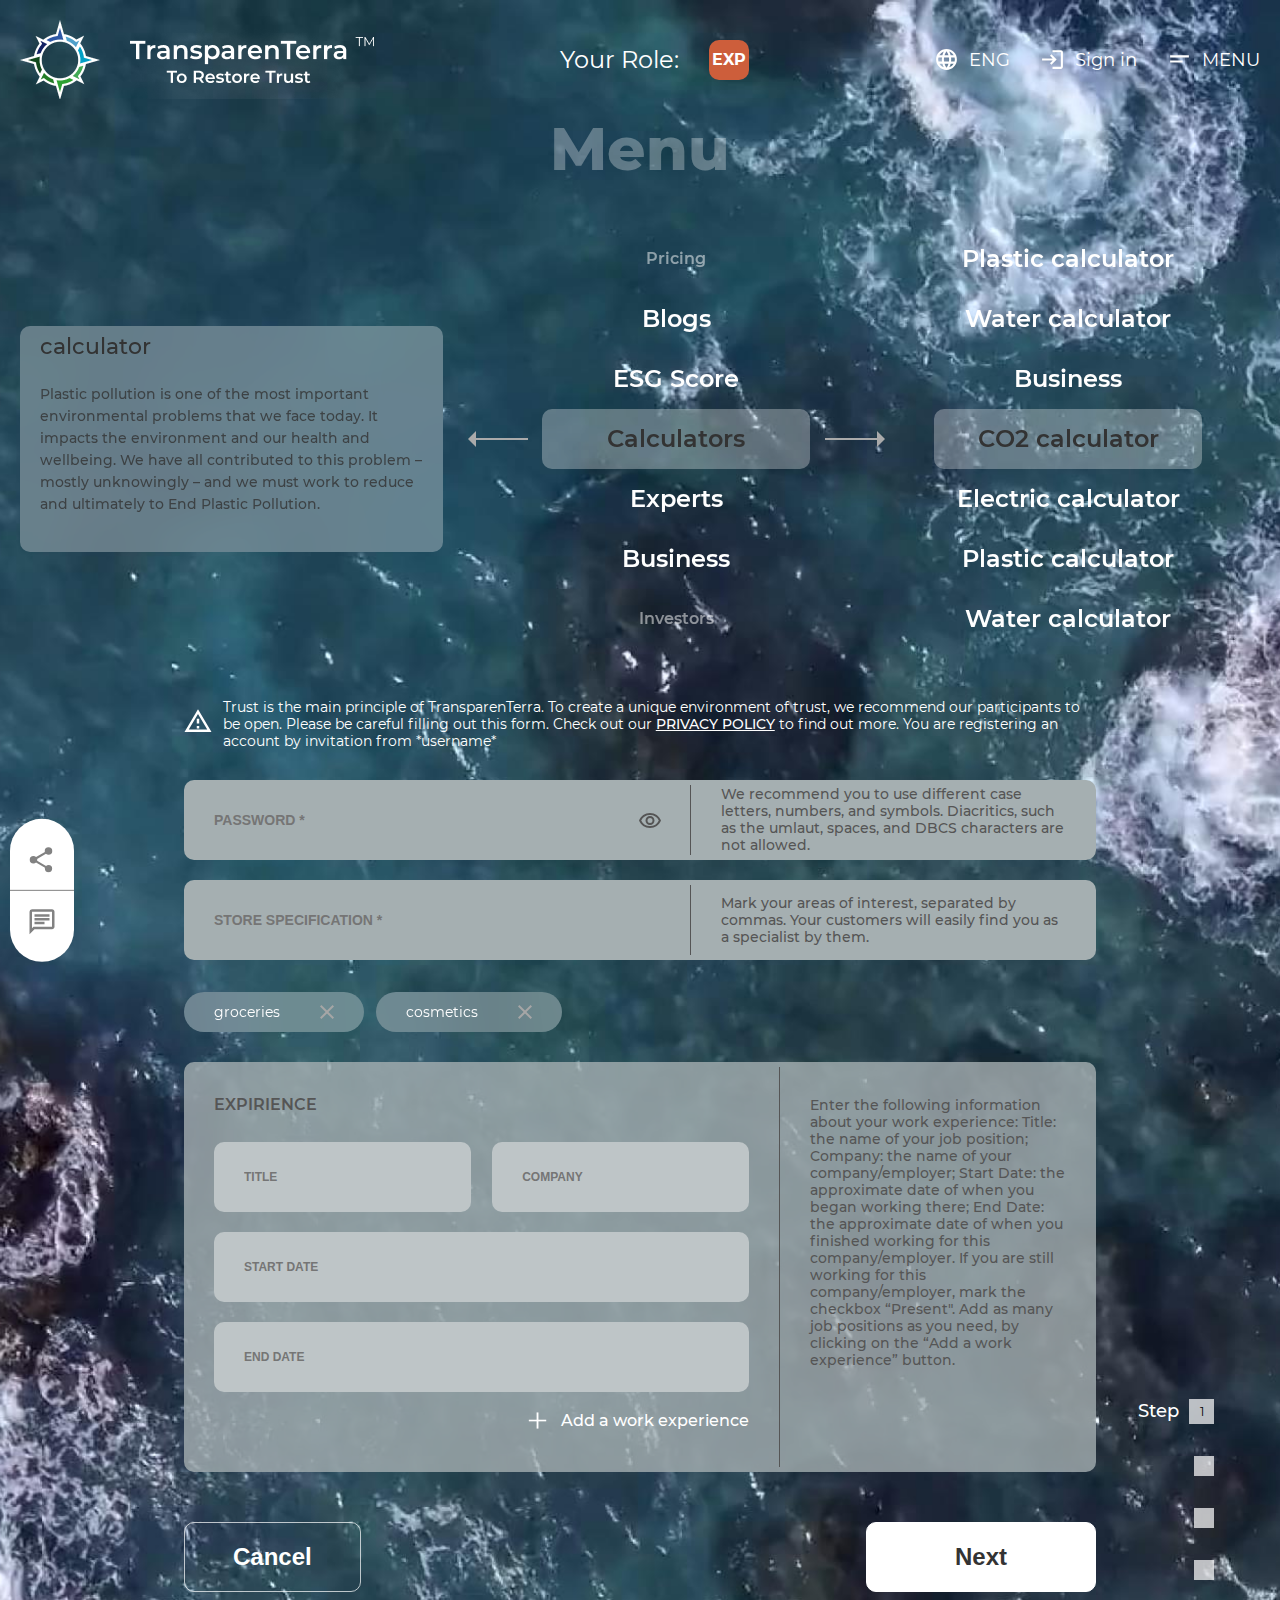
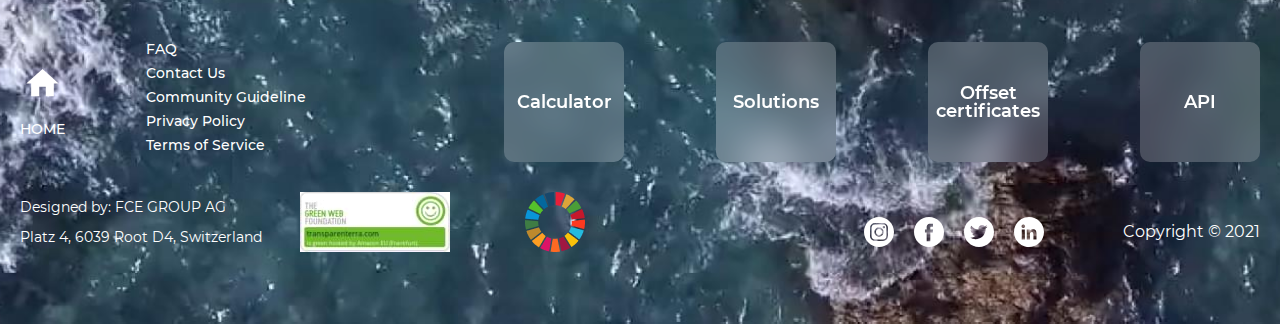
==== TerraCraft/index.html @ f318dbdb "Add files via upload" ====
<!DOCTYPE html>

<html dir="ltr">
<head>
  <title>TerraCraft</title>
  <meta charset="utf-8">
  <meta name="format-detection" content="telephone=no">
  <meta name="viewport" content="width=device-width, initial-scale=1.0, maximum-scale=1.0, user-scalable=0">

  <link rel="stylesheet" type="text/css" href="css/style.min.css">

  <!-- <link rel="stylesheet" type="text/css" href="css/animate.min.css"> -->
</head>

<body>
  <div class="wrapper">
    <header class="header">
    	<div class="_container">
    		<div class="header__row">
    			<div class="header__logo">
    				<picture>
    					<source srcset="img/logo-small.png" media="(max-width:768px)">
    					<img src=" img/logo.png" alt="logo">
    				</picture>
    			</div>
    			<div class="header__role">
    				Your Role:
    				<div class="select-header">
    					<div class="select-header__title">a</div>
    					<ul class="select-header__menu">
    						<li class="select-header__option"><span>EXP</span>Expert</li>
    						<li class="select-header__option"><span>INV</span>Investor</li>
    						<li class="select-header__option"><span>BSN</span>Business</li>
    						<li class="select-header__option"><span>USR</span>User</li>
    					</ul>
    				</div>
    			</div>
    			<div class="header__buttons">
    				<img src="img/icons/net.svg" alt="net">
    				<span>ENG</span>
    				<img src="img/icons/logIn.svg" alt="logIn">
    				<span>Sign in</span>
    				<img src="img/icons/menu.svg" alt="menu">
    				<span>MENU</span>
    			</div>
    		</div>
    	</div>
    </header>

    <main class="content">
      <h1 class="pagename">Menu</h1>
      <section class="calculator">
        <div class="_container">
          <div class="calculator__row">
            <div class="calculator__blocks">
              <div id="bloks-slider">
                <div class="splide__track">
                  <ul class="splide__list">
                    <div class="calculator__info info-calculator splide__slide">
                      <div class="info-calculator__block sub-block">
                        <span data-close>X</span>
                        <div class="info-calculator__subtitle">
                          calculator
                        </div>
                      </div>
                      <div class="info-calculator__text">
                        Plastic pollution is one of the most important environmental problems that we face today. It
                        impacts
                        the
                        environment and our health and wellbeing. We have all contributed to this problem – mostly
                        unknowingly
                        –
                        and
                        we must work to reduce and ultimately to End Plastic Pollution.
                      </div>
                    </div>
                    <div class="calculator__info info-calculator splide__slide">
                      <div class="info-calculator__block sub-block">
                        <span data-close>X</span>
                        <div class="info-calculator__subtitle">
                          experts
                        </div>
                      </div>
                      <div class="info-calculator__text">
                        Plastic pollution is one of the most important environmental problems that we face today. It
                        impacts
                        the
                        environment and our health and wellbeing. We have all contributed to this problem – mostly
                        unknowingly
                        –
                        and
                        we must work to reduce and ultimately to End Plastic Pollution.
                      </div>
                    </div>
                    <div class="calculator__info info-calculator splide__slide">
                      <div class="info-calculator__block sub-block">
                        <span data-close>X</span>
                        <div class="info-calculator__subtitle">
                          business
                        </div>
                      </div>
                      <div class="info-calculator__text">
                        Plastic pollution is one of the most important environmental problems that we face today. It
                        impacts
                        the
                        environment and our health and wellbeing. We have all contributed to this problem – mostly
                        unknowingly
                        –
                        and
                        we must work to reduce and ultimately to End Plastic Pollution.
                      </div>
                    </div>
                    <div class="calculator__info info-calculator splide__slide">
                      <div class="info-calculator__block sub-block">
                        <span data-close>X</span>
                        <div class="info-calculator__subtitle">
                          investors
                        </div>
                      </div>
                      <div class="info-calculator__text">
                        Plastic pollution is one of the most important environmental problems that we face today. It
                        impacts
                        the
                        environment and our health and wellbeing. We have all contributed to this problem – mostly
                        unknowingly
                        –
                        and
                        we must work to reduce and ultimately to End Plastic Pollution.
                      </div>
                    </div>
                    <div class="calculator__info info-calculator splide__slide">
                      <div class="info-calculator__block sub-block">
                        <span data-close>X</span>
                        <div class="info-calculator__subtitle">
                          pricing
                        </div>
                      </div>
                      <div class="info-calculator__text">
                        Plastic pollution is one of the most important environmental problems that we face today. It
                        impacts
                        the
                        environment and our health and wellbeing. We have all contributed to this problem – mostly
                        unknowingly
                        –
                        and
                        we must work to reduce and ultimately to End Plastic Pollution.
                      </div>
                    </div>
                    <div class="calculator__info info-calculator splide__slide">
                      <div class="info-calculator__block sub-block">
                        <span data-close>X</span>
                        <div class="info-calculator__subtitle">
                          blogs
                        </div>
                      </div>
                      <div class="info-calculator__text">
                        Plastic pollution is one of the most important environmental problems that we face today. It
                        impacts
                        the
                        environment and our health and wellbeing. We have all contributed to this problem – mostly
                        unknowingly
                        –
                        and
                        we must work to reduce and ultimately to End Plastic Pollution.
                      </div>
                    </div>
                    <div class="calculator__info info-calculator splide__slide">
                      <div class="info-calculator__block sub-block">
                        <span data-close>X</span>
                        <div class="info-calculator__subtitle">
                          ESG score
                        </div>
                      </div>
                      <div class="info-calculator__text">
                        Plastic pollution is one of the most important environmental problems that we face today. It
                        impacts
                        the
                        environment and our health and wellbeing. We have all contributed to this problem – mostly
                        unknowingly
                        –
                        and
                        we must work to reduce and ultimately to End Plastic Pollution.
                      </div>
                    </div>
                  </ul>
                </div>
              </div>
            </div>


            <div class="calculator__type">
              <div class="splide">
                <div class="splide__track">
                  <ul class="splide__list">
                    <li class="splide__slide"><span data-i="1">Calculators</span><img data-question
                        src="img/icons/help.svg" alt="question"></li>

                    <li class="splide__slide"><span data-i="2">Experts</span><img data-question src="img/icons/help.svg"
                        alt="question"></li>

                    <li class="splide__slide"><span data-i="3">Business</span><img data-question
                        src="img/icons/help.svg" alt="question"></li>

                    <li class="splide__slide"><span data-i="4">Investors</span><img data-question
                        src="img/icons/help.svg" alt="question"></li>

                    <li class="splide__slide"><span data-i="5">Pricing</span><img data-question src="img/icons/help.svg"
                        alt="question"></li>

                    <li class="splide__slide"><span data-i="6">Blogs</span><img data-question src="img/icons/help.svg"
                        alt="question"></li>

                    <li class="splide__slide"><span data-i="7">ESG Score</span><img data-question
                        src="img/icons/help.svg" alt="question"></li>
                  </ul>
                </div>
              </div>

            </div>

            <div class="calculator__addon">
              <div data-i='1'>
                <div class="splide__track">
                  <ul class="splide__list">
                    <li class="splide__slide"><span>CO2 calculator</span></li>
                    <li class="splide__slide"><span>Electric calculator</span></li>
                    <li class="splide__slide"><span>Plastic calculator</span></li>
                    <li class="splide__slide"><span>Water calculator</span></li>
                    <li class="splide__slide"><span>Business</span></li>
                  </ul>
                </div>
              </div>
              <div data-i='2'>
                <div class="splide__track">
                  <ul class="splide__list">
                    <li class="splide__slide"><span>pricing</span></li>
                    <li class="splide__slide"><span>pricing</span></li>
                    <li class="splide__slide"><span>pricing</span></li>
                    <li class="splide__slide"><span>pricing</span></li>
                    <li class="splide__slide"><span>pricing</span></li>
                  </ul>
                </div>
              </div>
              <div data-i='3'>
                <div class="splide__track">
                  <ul class="splide__list">
                    <li class="splide__slide"><span>sdsd</span></li>
                    <li class="splide__slide"><span>sdsdsd</span></li>
                    <li class="splide__slide"><span>sdsdsd</span></li>
                    <li class="splide__slide"><span>pricing</span></li>
                    <li class="splide__slide"><span>pricing</span></li>
                  </ul>
                </div>
              </div>
            </div>
          </div>

        </div>
      </section>

      <section class="form">
        <div class="form__warning">
          <div class="form__img">
            <img src="img/icons/varning.svg" alt="varning">
          </div>
          <div class="form__warning-text">
            Trust is the main principle of TransparenTerra. To create a unique environment of trust, we recommend our
            participants to be open. Please be careful filling out this form. Check out our <a class="link"
              href="#">privacy policy</a>
            to find out more. You are registering an account by invitation from *username*
          </div>
        </div>

        <form action="#" class="main-form">

          <div class="main-form__input">
            <div class="main-form__input-eyed">
              <div class="withError">
                <input data-input='pass' data-eyed type="password" placeholder="PASSWORD *">
              </div>
              <img class="eye" src="img/icons/eye.svg" alt="eye">
              <img class="eye close-eye" src="img/icons/closed-eye.svg" alt="eyeclosed" hidden>
            </div>

            <div class="main-form__input-text">
              We recommend you to use different case letters, numbers, and symbols. Diacritics, such as the umlaut,
              spaces, and DBCS characters are not allowed.
            </div>
          </div>

          <div class="main-form__input">
            <div class="withError"><input type="text" placeholder="Store Specification *" data-input='tags'></div>

            <div class="main-form__input-text">
              Mark your areas of interest, separated by commas. Your customers will easily find you as a specialist by
              them.
            </div>
          </div>

          <div class="main-form__tags">
            <div class="tag"><span>groceries</span><img src="img/icons/close.svg" alt="close"></div>
            <div class="tag"><span>cosmetics</span><img src="img/icons/close.svg" alt="close"></div>
          </div>

          <div class="main-form__expirience expience-block">
            <div class="expience-block__row">
              <div class="expience-block__form">
                <div class="expience-block__title">
                  Expirience
                </div>

                <div class="expience-block__input-row">
                  <div class="main-form__input expience-block__input">
                    <div class="withError"><input type="text" placeholder="TITLE" data-input="title"></div>
                  </div>
                  <div class="main-form__input expience-block__input">
                    <div class="withError"><input type="text" placeholder="COMPANY" data-input="company"></div>
                  </div>
                </div>


                <div class="main-form__input expience-block__input expience-block__input_date">
                  <div class="withError"><input type="text" placeholder="START DATE"></div>
                </div>

                <div class="main-form__input expience-block__input expience-block__input_date">
                  <div class="withError"><input type="text" placeholder="END DATE"></div>

                </div>

                <a class="expience-block__add">
                  <img src="img/icons/add.png" alt="plus"> Add a work experience
                </a>
              </div>

              <div class="expience-block__additional">
                Enter the following information about your work experience: Title: the name of your job position;
                Company: the name of your company/employer; Start Date: the approximate date of when you began working
                there; End Date: the approximate date of when you finished working for this company/employer. If you are
                still working for this company/employer, mark the checkbox “Present". Add as many job positions as you
                need, by clicking on the “Add a work experience” button.
              </div>

            </div>
          </div>

          <div class="main-form__buttons buttons-main-form">
            <div class="buttons-main-form__row">
              <button class="buttons-main-form__button">Cancel</button>
              <button class="buttons-main-form__button" type="submit">Next</button>
            </div>

            <div class="buttons-main-form__steps steps">
              <div class="steps__block active">
                <span>Step</span>
                <div class="steps__step">
                  1
                </div>
              </div>

              <div class="steps__block">
                <span>Step</span>
                <div class="steps__step">
                  2
                </div>
              </div>


              <div class="steps__block">
                <span>Step</span>
                <div class="steps__step">
                  3
                </div>
              </div>

              <div class="steps__block">
                <span>Step</span>
                <div class="steps__step">
                  4
                </div>
              </div>

            </div>
          </div>
        </form>
      </section>


    </main>

    <footer class="footer">
    	<div class="_container footer__container">
    		<div class="footer__row">

    			<div class="footer__column footer__column_1">
    				<div class="footer__home">
    					<img src="img/icons/home.svg" alt="house">
    					HOME
    				</div>

    				<ul class="footer__list">
    					<li><a href="">FAQ</a></li>
    					<li><a href="">Contact Us</a></li>
    					<li><a href="">Community Guideline</a></li>
    					<li><a href="">Privacy Policy</a></li>
    					<li><a href="">Terms of Service</a></li>
    				</ul>

    				<div class="footer__answers">
    					<span>Calculator</span>
    					<span>Solutions</span>
    					<span>Offset certificates</span>
    					<span>API</span>
    				</div>

    			</div>

    			<div class="footer__column footer__column_2">
    				<div class="footer__about about-footer">
    					<div class="about-footer__title">
    						Designed by: FCE GROUP AG <br>
    						Platz 4, 6039 Root D4, Switzerland
    					</div>
    					<div class="about-footer__row">
    						<img src="img/smile.jpg" alt="greenweb">
    						<img src="img/palitre.png" alt="palitre">
    					</div>
    				</div>

    				<div class="footer__links footer-links">
    					<a href="#">Copyright © 2021</a>
    					<div class="footer-links__social">
    						<img src="img/social/inst.svg" alt="instagramm">
    						<img src="img/social/facebook.svg" alt="facebook">
    						<img src="img/social/twitter.svg" alt="twitter">
    						<img src="img/social/in.svg" alt="in">
    					</div>
    				</div>
    			</div>
    		</div>
    	</div>
    </footer>
    <div class="help">
      <div class="help__row">
        <div class="help__img">
          <img src="img/icons/social.svg" alt="message">
        </div>
        <div class="help__img">
          <img src="img/icons/message.svg" alt="message">
        </div>
      </div>
    </div>
  </div>

  <script src='js/jquery-3.5.1.js'></script>
  <script src='js/splide.min.js'></script>

  <script src="js/script.min.js"></script>

</body>

</html>
---- TerraCraft/css/style.min.css ----
@charset "UTF-8";

@font-face {
  font-family: "Montserrat";
  font-display: swap;
  src: url("../fonts/Montserrat-Black.woff") format("woff"), url("../fonts/Montserrat-Black.woff2") format("woff2");
  font-weight: 900;
  font-style: normal;
}

@font-face {
  font-family: "Montserrat";
  font-display: swap;
  src: url("../fonts/Montserrat-ExtraBold.woff") format("woff"), url("../fonts/Montserrat-ExtraBold.woff2") format("woff2");
  font-weight: 800;
  font-style: normal;
}

@font-face {
  font-family: "Montserrat";
  font-display: swap;
  src: url("../fonts/Montserrat-Bold.woff") format("woff"), url("../fonts/Montserrat-Bold.woff2") format("woff2");
  font-weight: 700;
  font-style: normal;
}

@font-face {
  font-family: "Montserrat";
  font-display: swap;
  src: url("../fonts/Montserrat-SemiBold.woff") format("woff"), url("../fonts/Montserrat-SemiBold.woff2") format("woff2");
  font-weight: 600;
  font-style: normal;
}

@font-face {
  font-family: "Montserrat";
  font-display: swap;
  src: url("../fonts/Montserrat-Medium.woff") format("woff"), url("../fonts/Montserrat-Medium.woff2") format("woff2");
  font-weight: 500;
  font-style: normal;
}

@font-face {
  font-family: "Montserrat";
  font-display: swap;
  src: url("../fonts/Montserrat-Regular.woff") format("woff"), url("../fonts/Montserrat-Regular.woff2") format("woff2");
  font-weight: 400;
  font-style: normal;
}

@font-face {
  font-family: "Montserrat";
  font-display: swap;
  src: url("../fonts/Montserrat-Light.woff") format("woff"), url("../fonts/Montserrat-Light.woff2") format("woff2");
  font-weight: 300;
  font-style: normal;
}

@font-face {
  font-family: "Montserrat";
  font-display: swap;
  src: url("../fonts/Montserrat-ExtraLight.woff") format("woff"), url("../fonts/Montserrat-ExtraLight.woff2") format("woff2");
  font-weight: 200;
  font-style: normal;
}

@font-face {
  font-family: "Montserrat";
  font-display: swap;
  src: url("../fonts/Montserrat-Thin.woff") format("woff"), url("../fonts/Montserrat-Thin.woff2") format("woff2");
  font-weight: 100;
  font-style: normal;
}

@font-face {
  font-family: 'icons';
  src: url("fonts/icons.woff") format("woff"), url("fonts/icons.woff2") format("woff2");
  font-weight: normal;
  font-style: normal;
  font-display: block;
}

[class^="_icon-"]:before,
[class*=" _icon-"]:before {
  font-family: 'icons';
  font-style: normal;
  font-weight: normal;
  font-variant: normal;
  text-transform: none;
  line-height: 1;
  -webkit-font-smoothing: antialiased;
  -moz-osx-font-smoothing: grayscale;
}

[class^="_icon-"]:before,
[class*=" _icon-"]:before {
  display: block;
}

._icon-phone:before {
  content: "\e900";
}

/*Обнуление*/

* {
  padding: 0px;
  margin: 0px;
  border: 0px;
}

*,
*:before,
*:after {
  -webkit-box-sizing: border-box;
  box-sizing: border-box;
}

:focus,
:active {
  outline: none;
}

a:focus,
a:active {
  outline: none;
}

nav,
footer,
header,
aside {
  display: block;
}

html,
body {
  font-family: "Montserrat", sans-serif;
  height: 100%;
}

body {
  line-height: 1;
  font-size: 14px;
  -ms-text-size-adjust: 100%;
  -moz-text-size-adjust: 100%;
  -webkit-text-size-adjust: 100%;
}

input::-ms-clear {
  display: none;
}

button {
  cursor: pointer;
}

button::-moz-focus-inner {
  padding: 0;
  border: 0;
}

a,
a:visited {
  text-decoration: none;
}

a:hover {
  text-decoration: none;
}

ul li {
  list-style: none;
}

img {
  vertical-align: top;
}

h1,
h2,
h3,
h4,
h5,
h6 {
  font-size: inherit;
  font-weight: inherit;
}

/*--------------------*/

body.lock {
  overflow: hidden;
}

.wrapper {
  position: relative;
  min-height: 100%;
  overflow: hidden;
  display: -webkit-box;
  display: -ms-flexbox;
  display: flex;
  -webkit-box-orient: vertical;
  -webkit-box-direction: normal;
      -ms-flex-direction: column;
          flex-direction: column;
  font-size: 14px;
  background-repeat: no-repeat;
  background-position: top;
  background-size: cover;
  background-image: url("../img/main-bg.jpg");
}

.webp .wrapper {
  background-image: url("../img/main-bg.webp");
}

.avif .wrapper {
  background-image: url("../img/main-bg.avif");
}

._container {
  max-width: 1860px;
  margin: 0 auto;
  padding: 0 50px;
}

.ibg {
  background-position: center;
  background-size: cover;
  background-repeat: no-repeat;
}

.ibg img {
  display: none;
}

.pagename {
  text-align: center;
  font-weight: 800;
  font-size: 70px;
  color: rgba(255, 255, 255, 0.3);
  margin-bottom: 50px;
}

.splide__container {
  -webkit-box-sizing: border-box;
          box-sizing: border-box;
  position: relative;
}

.splide__list {
  -webkit-backface-visibility: hidden;
  backface-visibility: hidden;
  display: -ms-flexbox;
  display: -webkit-box;
  display: flex;
  height: 100%;
  margin: 0 !important;
  padding: 0 !important;
  -webkit-transform-style: preserve-3d;
          transform-style: preserve-3d;
}

.splide.is-initialized:not(.is-active) .splide__list {
  display: block;
}

.splide__pagination {
  -ms-flex-align: center;
  -webkit-box-align: center;
          align-items: center;
  display: -ms-flexbox;
  display: -webkit-box;
  display: flex;
  -ms-flex-wrap: wrap;
  flex-wrap: wrap;
  -ms-flex-pack: center;
  -webkit-box-pack: center;
          justify-content: center;
  margin: 0;
  pointer-events: none;
}

.splide__pagination li {
  display: inline-block;
  line-height: 1;
  list-style-type: none;
  margin: 0;
  pointer-events: auto;
}

.splide__progress__bar {
  width: 0;
}

.splide {
  outline: none;
  position: relative;
  visibility: hidden;
}

.splide.is-initialized,
.splide.is-rendered {
  visibility: visible;
}

.splide__slide {
  -webkit-backface-visibility: hidden;
  backface-visibility: hidden;
  -webkit-box-sizing: border-box;
          box-sizing: border-box;
  -ms-flex-negative: 0;
  flex-shrink: 0;
  list-style-type: none !important;
  margin: 0;
  outline: none;
  position: relative;
}

.splide__slide img {
  vertical-align: bottom;
}

.splide__slider {
  position: relative;
}

.splide__spinner {
  -webkit-animation: splide-loading 1s linear infinite;
          animation: splide-loading 1s linear infinite;
  border: 2px solid #999;
  border-left-color: transparent;
  border-radius: 50%;
  bottom: 0;
  display: inline-block;
  height: 20px;
  left: 0;
  margin: auto;
  position: absolute;
  right: 0;
  top: 0;
  width: 20px;
}

.splide__track {
  overflow: hidden;
  position: relative;
  z-index: 0;
}

@-webkit-keyframes splide-loading {
  0% {
    -webkit-transform: rotate(0);
            transform: rotate(0);
  }

  to {
    -webkit-transform: rotate(1turn);
            transform: rotate(1turn);
  }
}

@keyframes splide-loading {
  0% {
    -webkit-transform: rotate(0);
            transform: rotate(0);
  }

  to {
    -webkit-transform: rotate(1turn);
            transform: rotate(1turn);
  }
}

.splide--draggable > .splide__slider > .splide__track,
.splide--draggable > .splide__track {
  -webkit-user-select: none;
  -ms-user-select: none;
  -moz-user-select: none;
       user-select: none;
}

.splide--fade > .splide__slider > .splide__track > .splide__list,
.splide--fade > .splide__track > .splide__list {
  display: block;
}

.splide--fade > .splide__slider > .splide__track > .splide__list > .splide__slide,
.splide--fade > .splide__track > .splide__list > .splide__slide {
  left: 0;
  opacity: 0;
  position: absolute;
  top: 0;
  z-index: 0;
}

.splide--fade > .splide__slider > .splide__track > .splide__list > .splide__slide.is-active,
.splide--fade > .splide__track > .splide__list > .splide__slide.is-active {
  opacity: 1;
  position: relative;
  z-index: 1;
}

.splide--rtl {
  direction: rtl;
}

.splide--ttb.is-active > .splide__slider > .splide__track > .splide__list,
.splide--ttb.is-active > .splide__track > .splide__list {
  display: block;
}

.splide__arrow {
  -ms-flex-align: center;
  -webkit-box-align: center;
          align-items: center;
  background: #ccc;
  border: 0;
  border-radius: 50%;
  cursor: pointer;
  display: -ms-flexbox;
  display: -webkit-box;
  display: flex;
  height: 2em;
  -ms-flex-pack: center;
  -webkit-box-pack: center;
          justify-content: center;
  opacity: 0.7;
  padding: 0;
  position: absolute;
  top: 50%;
  -webkit-transform: translateY(-50%);
      -ms-transform: translateY(-50%);
          transform: translateY(-50%);
  width: 2em;
  z-index: 1;
}

.splide__arrow svg {
  fill: #000;
  height: 1.2em;
  width: 1.2em;
}

.splide__arrow:hover {
  opacity: 0.9;
}

.splide__arrow:focus {
  outline: none;
}

.splide__arrow--prev {
  left: 1em;
}

.splide__arrow--prev svg {
  -webkit-transform: scaleX(-1);
      -ms-transform: scaleX(-1);
          transform: scaleX(-1);
}

.splide__arrow--next {
  right: 1em;
}

.splide__pagination {
  bottom: 0.5em;
  left: 0;
  padding: 0 1em;
  position: absolute;
  right: 0;
  z-index: 1;
}

.splide__pagination__page {
  background: #ccc;
  border: 0;
  border-radius: 50%;
  display: inline-block;
  height: 8px;
  margin: 3px;
  opacity: 0.7;
  padding: 0;
  -webkit-transition: -webkit-transform 0.2s linear;
  transition: -webkit-transform 0.2s linear;
  -o-transition: transform 0.2s linear;
  transition: transform 0.2s linear;
  transition: transform 0.2s linear, -webkit-transform 0.2s linear;
  width: 8px;
}

.splide__pagination__page.is-active {
  background: #fff;
  -webkit-transform: scale(1.4);
      -ms-transform: scale(1.4);
          transform: scale(1.4);
}

.splide__pagination__page:hover {
  cursor: pointer;
  opacity: 0.9;
}

.splide__pagination__page:focus {
  outline: none;
}

.splide__progress__bar {
  background: #ccc;
  height: 3px;
}

.splide--nav > .splide__slider > .splide__track > .splide__list > .splide__slide,
.splide--nav > .splide__track > .splide__list > .splide__slide {
  cursor: pointer;
}

.splide--nav > .splide__slider > .splide__track > .splide__list > .splide__slide:focus,
.splide--nav > .splide__track > .splide__list > .splide__slide:focus {
  outline: none;
}

.splide--rtl > .splide__arrows .splide__arrow--prev,
.splide--rtl > .splide__slider > .splide__track > .splide__arrows .splide__arrow--prev,
.splide--rtl > .splide__track > .splide__arrows .splide__arrow--prev {
  left: auto;
  right: 1em;
}

.splide--rtl > .splide__arrows .splide__arrow--prev svg,
.splide--rtl > .splide__slider > .splide__track > .splide__arrows .splide__arrow--prev svg,
.splide--rtl > .splide__track > .splide__arrows .splide__arrow--prev svg {
  -webkit-transform: scaleX(1);
      -ms-transform: scaleX(1);
          transform: scaleX(1);
}

.splide--rtl > .splide__arrows .splide__arrow--next,
.splide--rtl > .splide__slider > .splide__track > .splide__arrows .splide__arrow--next,
.splide--rtl > .splide__track > .splide__arrows .splide__arrow--next {
  left: 1em;
  right: auto;
}

.splide--rtl > .splide__arrows .splide__arrow--next svg,
.splide--rtl > .splide__slider > .splide__track > .splide__arrows .splide__arrow--next svg,
.splide--rtl > .splide__track > .splide__arrows .splide__arrow--next svg {
  -webkit-transform: scaleX(-1);
      -ms-transform: scaleX(-1);
          transform: scaleX(-1);
}

.splide--ttb > .splide__arrows .splide__arrow,
.splide--ttb > .splide__slider > .splide__track > .splide__arrows .splide__arrow,
.splide--ttb > .splide__track > .splide__arrows .splide__arrow {
  left: 50%;
  -webkit-transform: translate(-50%);
      -ms-transform: translate(-50%);
          transform: translate(-50%);
}

.splide--ttb > .splide__arrows .splide__arrow--prev,
.splide--ttb > .splide__slider > .splide__track > .splide__arrows .splide__arrow--prev,
.splide--ttb > .splide__track > .splide__arrows .splide__arrow--prev {
  top: 1em;
}

.splide--ttb > .splide__arrows .splide__arrow--prev svg,
.splide--ttb > .splide__slider > .splide__track > .splide__arrows .splide__arrow--prev svg,
.splide--ttb > .splide__track > .splide__arrows .splide__arrow--prev svg {
  -webkit-transform: rotate(-90deg);
      -ms-transform: rotate(-90deg);
          transform: rotate(-90deg);
}

.splide--ttb > .splide__arrows .splide__arrow--next,
.splide--ttb > .splide__slider > .splide__track > .splide__arrows .splide__arrow--next,
.splide--ttb > .splide__track > .splide__arrows .splide__arrow--next {
  bottom: 1em;
  top: auto;
}

.splide--ttb > .splide__arrows .splide__arrow--next svg,
.splide--ttb > .splide__slider > .splide__track > .splide__arrows .splide__arrow--next svg,
.splide--ttb > .splide__track > .splide__arrows .splide__arrow--next svg {
  -webkit-transform: rotate(90deg);
      -ms-transform: rotate(90deg);
          transform: rotate(90deg);
}

.splide--ttb > .splide__pagination,
.splide--ttb > .splide__slider > .splide__pagination {
  bottom: 0;
  display: -ms-flexbox;
  display: -webkit-box;
  display: flex;
  -ms-flex-direction: column;
  -webkit-box-orient: vertical;
  -webkit-box-direction: normal;
          flex-direction: column;
  left: auto;
  padding: 1em 0;
  right: 0.5em;
  top: 0;
}

.icon-menu {
  display: none;
}

.icon-menu__item {
  display: none;
}

.header {
  padding: 50px 0;
}

.header__row {
  display: -webkit-box;
  display: -ms-flexbox;
  display: flex;
  -webkit-box-pack: justify;
      -ms-flex-pack: justify;
          justify-content: space-between;
  -webkit-box-align: center;
      -ms-flex-align: center;
          align-items: center;
}

.header__role {
  display: -webkit-box;
  display: -ms-flexbox;
  display: flex;
  -webkit-box-align: center;
      -ms-flex-align: center;
          align-items: center;
  color: #fff;
}

.header .select-header {
  position: relative;
}

.header .select-header__title {
  color: #fff;
  background: #cd5e3b;
  border-radius: 10px;
  display: -webkit-box;
  display: -ms-flexbox;
  display: flex;
  -webkit-box-align: center;
      -ms-flex-align: center;
          align-items: center;
  -webkit-box-pack: center;
      -ms-flex-pack: center;
          justify-content: center;
}

.header .select-header__menu {
  width: 280px;
  background: #4c4c4c;
  border-radius: 10px;
  position: absolute;
  bottom: -27px;
  right: 25px;
  -webkit-transform: translateY(100%) translateX(50%);
      -ms-transform: translateY(100%) translateX(50%);
          transform: translateY(100%) translateX(50%);
  z-index: 10;
  visibility: hidden;
  opacity: 0;
}

.header .select-header.active .select-header__menu {
  visibility: visible;
  opacity: 1;
}

.header .select-header__option {
  font-size: 18px;
  color: #fff;
}

.header .select-header__option span {
  border-radius: 10px;
  display: -webkit-inline-box;
  display: -ms-inline-flexbox;
  display: inline-flex;
  -webkit-box-align: center;
      -ms-flex-align: center;
          align-items: center;
  -webkit-box-pack: center;
      -ms-flex-pack: center;
          justify-content: center;
}

.header .select-header__option:hover {
  background-color: #3d3d3d;
}

.header .select-header__option:nth-child(1) span {
  background: #cd5e3b;
}

.header .select-header__option:nth-child(2) span {
  background: #3c7097;
}

.header .select-header__option:nth-child(3) span {
  background: #799429;
}

.header .select-header__option:nth-child(4) span {
  background: #c99e31;
}

.header__buttons {
  display: -webkit-box;
  display: -ms-flexbox;
  display: flex;
  -webkit-box-align: center;
      -ms-flex-align: center;
          align-items: center;
}

.header__buttons img {
  margin-right: 10px;
  -webkit-transition: all 0.2s;
  -o-transition: all 0.2s;
  transition: all 0.2s;
  width: 30px;
  height: 30px;
}

.header__buttons img:hover {
  -webkit-transform: scale(1.11);
      -ms-transform: scale(1.11);
          transform: scale(1.11);
}

.header__buttons span {
  font-family: "Montserrat";
  font-size: 18px;
  color: #fff;
}

.header__buttons span:not(:last-child) {
  margin-right: 30px;
}

.footer__home {
  text-transform: uppercase;
  color: #fff;
}

.footer__home img {
  display: block;
  margin: 0 auto;
}

.footer__list a {
  white-space: nowrap;
  color: #fff;
}

.footer__list a:hover,
.footer__list a:active {
  font-weight: 600;
}

.footer__answers span {
  background: rgba(255, 255, 255, 0.2);
  -webkit-backdrop-filter: blur(15px);
          backdrop-filter: blur(15px);
  border-radius: 10px;
  color: #fff;
}

.footer__answers span:hover {
  background: rgba(255, 255, 255, 0.4);
}

.about-footer__title {
  color: #fff;
}

.footer-links {
  text-align: right;
}

.footer-links a {
  display: block;
  color: #fff;
}

.footer-links__social {
  margin-left: auto;
}

.content {
  -webkit-box-flex: 1;
      -ms-flex: 1 0 auto;
          flex: 1 0 auto;
}

.calculator {
  text-align: center;
}

.calculator__row {
  max-width: 1572px;
  display: -webkit-box;
  display: -ms-flexbox;
  display: flex;
  -webkit-box-align: center;
      -ms-flex-align: center;
          align-items: center;
}

.calculator__type {
  position: relative;
  -webkit-transition: all 0.1s;
  -o-transition: all 0.1s;
  transition: all 0.1s;
  display: -webkit-box;
  display: -ms-flexbox;
  display: flex;
  -webkit-box-pack: center;
      -ms-flex-pack: center;
          justify-content: center;
  -webkit-box-align: center;
      -ms-flex-align: center;
          align-items: center;
  padding: 0 6%;
  margin: 0 4% 0 2%;
}

.calculator__type img[data-question] {
  display: none;
}

.calculator__type .splide {
  width: 100%;
}

.calculator__type .splide__slide {
  width: 340px;
}

.calculator__type:before {
  position: absolute;
  left: 0px;
  z-index: 99;
  top: 50%;
  -webkit-transform: translateY(-50%) rotate(-180deg);
      -ms-transform: translateY(-50%) rotate(-180deg);
          transform: translateY(-50%) rotate(-180deg);
  content: "";
  width: 60px;
  height: 16px;
  background: url("../img/rightArrow.png") no-repeat center;
  display: block;
}

.calculator__type li {
  font-family: "Montserrat";
  white-space: nowrap;
  font-weight: 600;
  font-size: 24px;
  text-align: left;
  color: #fff;
  text-align: center;
  display: -webkit-box;
  display: -ms-flexbox;
  display: flex;
  -webkit-box-pack: center;
      -ms-flex-pack: center;
          justify-content: center;
  -webkit-box-align: center;
      -ms-flex-align: center;
          align-items: center;
}

.calculator__type li span {
  padding: 18px 0;
  display: block;
  width: 100%;
  border-radius: 10px;
}

.calculator__addon {
  position: relative;
  -webkit-transition: all 0.1s;
  -o-transition: all 0.1s;
  transition: all 0.1s;
  display: -webkit-box;
  display: -ms-flexbox;
  display: flex;
  -webkit-box-pack: center;
      -ms-flex-pack: center;
          justify-content: center;
  -webkit-box-align: center;
      -ms-flex-align: center;
          align-items: center;
}

.calculator__addon .splide2 {
  width: 100%;
}

.calculator__addon .splide__slide {
  width: 340px;
}

.calculator__addon li {
  font-family: "Montserrat";
  white-space: nowrap;
  font-weight: 600;
  font-size: 24px;
  text-align: left;
  color: #fff;
  text-align: center;
  display: -webkit-box;
  display: -ms-flexbox;
  display: flex;
  -webkit-box-pack: center;
      -ms-flex-pack: center;
          justify-content: center;
  -webkit-box-align: center;
      -ms-flex-align: center;
          align-items: center;
}

.calculator__addon li span {
  padding: 18px 0;
  display: block;
  width: 100%;
  border-radius: 10px;
}

.calculator__type .splide__slide.is-active span,
.calculator__addon .splide__slide.is-active span {
  background: rgba(255, 255, 255, 0.3);
  -webkit-backdrop-filter: blur(30px);
          backdrop-filter: blur(30px);
  color: #333;
}

.calculator .first span {
  color: rgba(255, 255, 255, 0.5);
}

.calculator .afterfirst span {
  color: inherit;
}

.calculator span[data-close] {
  display: none;
}

.info-calculator {
  background: rgba(255, 255, 255, 0.3);
  -webkit-backdrop-filter: blur(30px);
          backdrop-filter: blur(30px);
  color: #333;
  text-align: left;
  padding: 16px 10px 30px 10px;
  border-radius: 10px;
  display: -webkit-box;
  display: -ms-flexbox;
  display: flex;
}

.info-calculator__block {
  -webkit-writing-mode: vertical-lr;
      -ms-writing-mode: tb-lr;
          writing-mode: vertical-lr;
  margin-right: 20px;
}

.info-calculator__title {
  font-family: "Montserrat";
  font-weight: 800;
  font-size: 50px;
  line-height: 61px;
  -webkit-transform: rotate(-180deg);
      -ms-transform: rotate(-180deg);
          transform: rotate(-180deg);
}

.info-calculator__subtitle {
  font-family: Montserrat;
  font-weight: 500;
  font-size: 22px;
  -webkit-transform: rotate(-180deg);
      -ms-transform: rotate(-180deg);
          transform: rotate(-180deg);
}

.info-calculator__text {
  margin-top: 25px;
  -webkit-column-break-inside: avoid;
     -moz-column-break-inside: avoid;
          break-inside: avoid;
  font-weight: 500;
  font-size: 14px;
  line-height: 22px;
  color: rgba(51, 51, 51, 0.8);
}

.form {
  margin: 0 auto;
}

.form__warning {
  font-family: "Montserrat";
  color: #fff;
}

.form__img {
  margin-right: 31px;
}

.main-form__input {
  background: #a5afb1;
  border-radius: 10px;
  overflow: hidden;
}

.main-form__input .withError,
.main-form__input input {
  width: 100%;
}

.main-form__input input {
  font-weight: 600;
  text-transform: uppercase;
  color: #555;
  background-color: transparent;
}

.main-form__input-text {
  font-weight: 500;
  line-height: 17px;
  color: #555;
  -webkit-box-flex: 0;
      -ms-flex: 0 0 375px;
          flex: 0 0 375px;
}

.main-form__input-eyed {
  position: relative;
  -webkit-box-flex: 1;
      -ms-flex: 1;
          flex: 1;
  display: -webkit-box;
  display: -ms-flexbox;
  display: flex;
  -webkit-box-align: center;
      -ms-flex-align: center;
          align-items: center;
}

.main-form__input-eyed img {
  -webkit-transition: all 0.1s;
  -o-transition: all 0.1s;
  transition: all 0.1s;
  position: absolute;
  right: 30px;
}

.main-form__input-eyed img:hover {
  -webkit-transform: scale(120%);
      -ms-transform: scale(120%);
          transform: scale(120%);
}

.main-form__tags {
  display: -webkit-box;
  display: -ms-flexbox;
  display: flex;
  -ms-flex-wrap: wrap;
      flex-wrap: wrap;
}

.main-form__tags div {
  -webkit-backdrop-filter: blur(30px);
          backdrop-filter: blur(30px);
  border-radius: 30px;
  background: rgba(255, 255, 255, 0.3);
  display: -webkit-box;
  display: -ms-flexbox;
  display: flex;
  -webkit-box-align: center;
      -ms-flex-align: center;
          align-items: center;
}

.main-form__tags div:hover {
  background: rgba(255, 255, 255, 0.4);
}

.main-form__tags span {
  font-family: "Montserrat";
  color: #fff;
}

.main-form__tags img {
  -webkit-transition: all 0.1s;
  -o-transition: all 0.1s;
  transition: all 0.1s;
}

.main-form__tags img:hover {
  -webkit-transform: scale(110%);
      -ms-transform: scale(110%);
          transform: scale(110%);
}

.buttons-main-form {
  position: relative;
  display: -webkit-box;
  display: -ms-flexbox;
  display: flex;
  -webkit-box-pack: justify;
      -ms-flex-pack: justify;
          justify-content: space-between;
}

.buttons-main-form button {
  font-weight: 600;
  font-size: 18px;
  text-align: center;
  padding: 0 48px;
  border-radius: 10px;
  display: block;
}

.buttons-main-form button:first-child {
  color: #fff;
  background-color: transparent;
  border: 1px solid rgba(255, 255, 255, 0.7);
}

.buttons-main-form button[type="submit"] {
  padding: 0 88px;
  border: 1px solid #fff;
  color: #333;
  background-color: #fff;
}

.buttons-main-form button[type="submit"]:hover,
.buttons-main-form button[type="submit"]:active {
  background-color: #e5e5e5;
}

.buttons-main-form__row {
  margin: 0 auto;
}

.expience-block {
  text-align: left;
  background: rgba(165, 175, 177, 0.8);
  border-radius: 10px;
}

.expience-block .main-form__input input {
  border: 0;
}

.expience-block__form {
  -webkit-box-flex: 1;
      -ms-flex: 1 1 auto;
          flex: 1 1 auto;
}

.expience-block__title {
  text-transform: uppercase;
  color: #555;
}

.expience-block__add {
  color: #fff;
}

.expience-block__add img {
  width: 20.16px;
  height: 21.09px;
  margin-right: 10px;
}

.expience-block__additional {
  font-weight: 500;
  font-size: 14px;
  line-height: 17px;
  color: #555;
  -webkit-box-flex: 0;
      -ms-flex: 0 0 449px;
          flex: 0 0 449px;
}

.help {
  background-color: #fff;
}

.help__img img:hover {
  -webkit-transform: scale(113%);
      -ms-transform: scale(113%);
          transform: scale(113%);
}

.steps {
  display: -webkit-box;
  display: -ms-flexbox;
  display: flex;
  -webkit-box-orient: vertical;
  -webkit-box-direction: normal;
      -ms-flex-flow: column;
          flex-flow: column;
  -webkit-box-align: end;
      -ms-flex-align: end;
          align-items: flex-end;
}

.steps__block {
  -webkit-box-align: center;
      -ms-flex-align: center;
          align-items: center;
  display: -webkit-box;
  display: -ms-flexbox;
  display: flex;
}

.steps__block span {
  display: none;
  margin-right: 10px;
  font-weight: 500;
  font-size: 18px;
  color: #fff;
}

.steps__step {
  display: -webkit-box;
  display: -ms-flexbox;
  display: flex;
  -webkit-box-pack: center;
      -ms-flex-pack: center;
          justify-content: center;
  -webkit-box-align: center;
      -ms-flex-align: center;
          align-items: center;
  background: rgba(255, 255, 255, 0.7);
  -webkit-transition: all 0.1s;
  -o-transition: all 0.1s;
  transition: all 0.1s;
  text-indent: -999999px;
}

.someItem {
  display: -webkit-box;
  display: -ms-flexbox;
  display: flex;
  -webkit-box-align: center;
      -ms-flex-align: center;
          align-items: center;
  -webkit-box-pack: center;
      -ms-flex-pack: center;
          justify-content: center;
}

.expience-block__input {
  position: relative;
}

.message {
  font-weight: 500;
  font-size: 12px;
  color: #c73131;
}

@media (min-width: 320px) {
  ._container {
    max-width: 1800px;
    padding: 0 20px;
  }

  .pagename {
    font-size: 30px;
    margin-bottom: 0px;
  }

  .header .select-header {
    font-weight: 500;
    font-size: 16px;
  }

  .header .select-header__menu {
    padding: 12px 0;
  }

  .header .select-header__title {
    font-size: 12px;
    width: 30px;
    height: 30px;
    font-weight: bold;
    margin-left: 20px;
  }

  .header .select-header__option {
    padding: 8px 0;
    font-weight: 500;
    font-size: 14px;
  }

  .header .select-header__option span {
    margin-left: 20px;
    margin-right: 24px;
    font-weight: bold;
    font-size: 12px;
    width: 30px;
    height: 30px;
  }

  .header {
    padding: 20px 0;
  }

  .header__row {
    -ms-flex-wrap: wrap;
        flex-wrap: wrap;
    -webkit-box-align: center;
        -ms-flex-align: center;
            align-items: center;
  }

  .header__buttons {
    -webkit-box-ordinal-group: 3;
        -ms-flex-order: 2;
            order: 2;
  }

  .header__buttons span {
    display: none;
  }

  .header__buttons img {
    width: 20px;
    height: 20px;
  }

  .header__role {
    font-size: 16px;
    margin-top: 25px;
    -webkit-box-ordinal-group: 4;
        -ms-flex-order: 3;
            order: 3;
    -ms-flex-preferred-size: 100%;
        flex-basis: 100%;
    -webkit-box-pack: center;
        -ms-flex-pack: center;
            justify-content: center;
  }

  .footer {
    margin-bottom: 20px;
  }

  .footer__column_1 {
    margin-bottom: 20px;
  }

  .footer__home {
    font-weight: 500;
    text-align: center;
    font-size: 15px;
    margin-bottom: 20px;
  }

  .footer__home img {
    width: 25px;
    height: 21.25px;
    display: block;
    margin: 0 auto;
    margin-bottom: 15px;
  }

  .footer__list {
    -webkit-columns: 2;
       -moz-columns: 2;
            columns: 2;
    margin-bottom: 20px;
  }

  .footer__list li {
    margin-bottom: 15px;
  }

  .footer__list a {
    font-weight: 500;
    font-size: 12px;
  }

  .footer__answers span {
    padding: 18px 0;
    font-weight: 600;
    font-size: 12px;
    width: 280px;
    height: 50px;
    display: -webkit-box;
    display: -ms-flexbox;
    display: flex;
    -webkit-box-align: center;
        -ms-flex-align: center;
            align-items: center;
    -webkit-box-pack: center;
        -ms-flex-pack: center;
            justify-content: center;
    margin: 0 auto;
    text-align: center;
  }

  .footer__answers span:not(:last-child) {
    margin-bottom: 20px;
  }

  .about-footer img:first-child {
    margin-right: 20px;
  }

  .about-footer__title {
    text-align: center;
    font-size: 10px;
    line-height: 30px;
    margin-bottom: 10px;
  }

  .about-footer__row {
    display: -webkit-box;
    display: -ms-flexbox;
    display: flex;
    -webkit-box-align: center;
        -ms-flex-align: center;
            align-items: center;
    -webkit-box-pack: center;
        -ms-flex-pack: center;
            justify-content: center;
    margin-bottom: 20px;
  }

  .about-footer__row img:nth-child(1) {
    width: 150px;
    height: 60px;
  }

  .about-footer__row img:nth-child(2) {
    width: 60px;
    height: 60px;
  }

  .footer-links {
    display: -webkit-box;
    display: -ms-flexbox;
    display: flex;
    -webkit-box-align: center;
        -ms-flex-align: center;
            align-items: center;
  }

  .footer-links a {
    font-size: 10px;
  }

  .footer-links__social img {
    width: 24px;
    height: 24px;
  }

  .footer-links__social img:not(:last-child) {
    margin-right: 20px;
  }

  .content {
    margin-bottom: 23px;
  }

  .calculator {
    margin-bottom: 30px;
  }

  .calculator .first span {
    font-size: 14px;
  }

  .calculator .afterfirst span {
    font-size: 14px;
  }

  .form {
    max-width: 1182px;
    padding: 0 20px;
    text-align: center;
    font-size: 10px;
    line-height: 12px;
  }

  .form__warning {
    margin-bottom: 20px;
  }

  .form__warning a {
    font-style: normal;
    font-weight: 700;
    -webkit-text-decoration-line: underline;
            text-decoration-line: underline;
    text-transform: uppercase;
    color: #fff;
  }

  .form__img {
    text-align: center;
    margin: 0 0 15px 0;
  }

  .form__img img {
    width: 22px;
    height: 19px;
  }

  .main-form__input {
    padding: 10px 20px;
    margin-bottom: 20px;
  }

  .main-form__input input {
    font-size: 12px;
    margin-bottom: 10px;
    border-bottom: 1px solid #555;
    padding: 0 0 5px 0;
  }

  .main-form__input:hover,
  .main-form__input:active {
    background: -webkit-gradient(linear, left top, right top, from(#cbcbcb), color-stop(70%, #a5afb1));
    background: -o-linear-gradient(left, #cbcbcb 0%, #a5afb1 70%);
    background: linear-gradient(90deg, #cbcbcb 0%, #a5afb1 70%);
  }

  .main-form__input:focus-within {
    background: rgba(255, 255, 255, 0.8);
  }

  .main-form__input-text {
    text-align: left;
    font-weight: 500;
    font-size: 10px;
    line-height: 12px;
  }

  .main-form__input-eyed img {
    top: 0;
    width: 14.67px;
    height: 10px;
  }

  .main-form__tags {
    margin-bottom: 20px;
    margin-left: -12px;
    width: calc(100% + 12px);
  }

  .main-form__tags div {
    height: 25px;
    padding: 0 20px;
    margin: 12px 0 0 12px;
  }

  .main-form__tags span {
    font-size: 10px;
    padding: 0 20px 0 0;
  }

  .main-form__tags img {
    width: 8.53px;
    height: 8.53px;
  }

  .buttons-main-form__row button {
    height: 40px;
    font-weight: 600;
    text-align: center;
    font-size: 12px;
    margin: 0 auto;
  }

  .buttons-main-form__row button:not([type="submit"]) {
    margin-bottom: 20px;
  }

  .expience-block {
    margin-bottom: 45px;
  }

  .expience-block__title {
    font-weight: 600;
    font-size: 12px;
    margin-bottom: 16px;
  }

  .expience-block__form {
    padding: 20px;
  }

  .expience-block__input {
    padding: 0;
    border-bottom: 1px solid #555;
    border-radius: 0px;
    background-color: initial;
  }

  .expience-block__input input {
    background-color: initial;
    padding: 0;
  }

  .expience-block__add {
    font-weight: 500;
    font-size: 10px;
    display: -webkit-box;
    display: -ms-flexbox;
    display: flex;
    -webkit-box-align: center;
        -ms-flex-align: center;
            align-items: center;
    -webkit-box-pack: end;
        -ms-flex-pack: end;
            justify-content: flex-end;
  }

  .expience-block__add img {
    width: 13.44px;
    height: 14.06px;
    margin-right: 14.26px;
  }

  .expience-block__additional {
    padding: 0 20px;
  }

  .help__row {
    max-width: 162px;
  }

  .help__img {
    padding: 15px 0;
  }

  .steps__block {
    margin-bottom: 20px;
  }

  .steps__step {
    width: 10px;
    height: 10px;
  }

  .steps__block.active .steps__step {
    text-indent: 0;
    width: 25px;
    height: 25px;
  }

  .steps__step:not(:last-child) {
    margin-bottom: 20px;
  }
}

@media (min-width: 768px) {
  .header__role {
    font-size: 24px;
  }

  .header__buttons img {
    width: 25px;
    height: 25px;
  }

  .footer {
    margin-bottom: 30px;
  }

  .footer__column_1 {
    display: -webkit-box;
    display: -ms-flexbox;
    display: flex;
    -webkit-box-pack: justify;
        -ms-flex-pack: justify;
            justify-content: space-between;
    -webkit-box-align: center;
        -ms-flex-align: center;
            align-items: center;
    margin-bottom: 30px;
  }

  .footer__column_2 {
    display: -webkit-box;
    display: -ms-flexbox;
    display: flex;
    -webkit-box-align: center;
        -ms-flex-align: center;
            align-items: center;
    -webkit-box-pack: justify;
        -ms-flex-pack: justify;
            justify-content: space-between;
  }

  .footer__home {
    font-size: 14px;
    margin-bottom: 0px;
    margin-right: 40px;
  }

  .footer__home img {
    -webkit-transition: all 0.1s;
    -o-transition: all 0.1s;
    transition: all 0.1s;
    margin-bottom: 25px;
  }

  .footer__home img:hover {
    -webkit-transform: scale(1.2);
        -ms-transform: scale(1.2);
            transform: scale(1.2);
  }

  .footer__list {
    -webkit-columns: 1;
       -moz-columns: 1;
            columns: 1;
    margin-bottom: 0px;
  }

  .footer__list li {
    margin-bottom: 10px;
  }

  .footer__list a {
    font-size: 14px;
  }

  .footer__answers {
    display: -webkit-box;
    display: -ms-flexbox;
    display: flex;
    margin-left: auto;
  }

  .footer__answers span {
    width: 100px;
    height: 100px;
    padding: 42px 0;
    font-size: 14px;
  }

  .footer__answers span:not(:last-child) {
    margin: 0 10px 0 0;
  }

  .about-footer {
    display: -webkit-box;
    display: -ms-flexbox;
    display: flex;
    -webkit-box-pack: justify;
        -ms-flex-pack: justify;
            justify-content: space-between;
  }

  .about-footer__title {
    font-size: 14px;
    text-align: left;
    margin-right: 38px;
  }

  .footer-links {
    display: block;
  }

  .footer-links a {
    margin-bottom: 10px;
    font-size: 14px;
  }

  .footer-links__social {
    display: -webkit-box;
    display: -ms-flexbox;
    display: flex;
    -webkit-box-pack: justify;
        -ms-flex-pack: justify;
            justify-content: space-between;
  }

  .footer-links__social img {
    width: 30px;
    height: 30px;
  }

  .footer-links__social img:hover {
    -webkit-transform: scale(1.11);
        -ms-transform: scale(1.11);
            transform: scale(1.11);
  }

  .content {
    margin-bottom: 20px;
  }

  .calculator .afterfirst span {
    font-size: 16px;
  }

  .calculator__type:not(.alone):after {
    position: absolute;
    right: 0px;
    top: 33.33%;
    content: "";
    width: 60px;
    height: 16px;
    background: url("../img/rightArrow.png") no-repeat center;
    display: block;
  }

  .form {
    max-width: 1202px;
    padding: 0 30px;
    font-weight: normal;
    font-size: 12px;
    line-height: 15px;
  }

  .form__warning {
    margin-bottom: 30px;
    display: -webkit-box;
    display: -ms-flexbox;
    display: flex;
    -webkit-box-align: center;
        -ms-flex-align: center;
            align-items: center;
    text-align: left;
  }

  .form__warning a {
    font-weight: 500;
  }

  .form__img {
    margin: 0 11.25px 0 0;
  }

  .form__img img {
    width: 27.5px;
    height: 23.75px;
  }

  .main-form__tags {
    margin-bottom: 30px;
  }

  .main-form__tags div {
    height: 35px;
    padding: 0 30px;
  }

  .main-form__tags span {
    font-size: 14px;
    padding-right: 40px;
  }

  .main-form__tags img {
    width: 14px;
    height: 14px;
  }

  .main-form__input {
    padding: 5px 30px;
    display: -webkit-box;
    display: -ms-flexbox;
    display: flex;
    -webkit-box-align: center;
        -ms-flex-align: center;
            align-items: center;
  }

  .main-form__input input {
    padding: 0 60px 0 0;
    height: 70px;
    border: 0;
    margin: 0;
    border-right: 1px solid #555;
    font-size: 14px;
  }

  .main-form__input-text {
    padding-left: 30px;
    font-size: 14px;
    line-height: 17px;
  }

  .main-form__input-eyed img {
    width: 22px;
    height: 15px;
    top: initial;
  }

  .buttons-main-form__row {
    display: -webkit-box;
    display: -ms-flexbox;
    display: flex;
    -webkit-box-pack: justify;
        -ms-flex-pack: justify;
            justify-content: space-between;
    -webkit-box-align: center;
        -ms-flex-align: center;
            align-items: center;
    -webkit-box-flex: 1;
        -ms-flex: 1;
            flex: 1;
  }

  .buttons-main-form__row button {
    font-size: 18px;
    height: 50px;
    padding: 0 48px;
    border-radius: 10px;
  }

  .buttons-main-form__row button:not([type="submit"]) {
    margin-bottom: 0px;
  }

  .expience-block {
    margin-bottom: 50px;
    padding: 5px 0;
  }

  .expience-block__input-row {
    display: -webkit-box;
    display: -ms-flexbox;
    display: flex;
    -webkit-box-pack: justify;
        -ms-flex-pack: justify;
            justify-content: space-between;
  }

  .expience-block__input-row .expience-block__input {
    -webkit-box-flex: 0;
        -ms-flex: 0 1 48%;
            flex: 0 1 48%;
  }

  .expience-block__row {
    display: -webkit-box;
    display: -ms-flexbox;
    display: flex;
  }

  .expience-block__title {
    font-size: 16px;
    margin-bottom: 20px;
  }

  .expience-block__add {
    font-size: 14px;
  }

  .expience-block__add img {
    width: 16.12px;
    height: 14.88px;
    margin-right: 14.26px;
  }

  .expience-block__additional {
    -ms-flex-preferred-size: 317px;
        flex-basis: 317px;
    border-left: 1px solid #555;
    padding: 20px;
  }

  .expience-block__input {
    border-bottom: initial;
    background: #bec5c7;
    border-radius: 10px;
    padding: 0 30px;
  }

  .expience-block__input input {
    font-weight: 600;
    font-size: 14px;
    padding: 0;
  }

  .expience-block__input_date input {
    padding-right: 80%;
  }

  .expience-block__form {
    padding: 20px 20px 24px 13px;
  }

  .help__row {
    max-width: 390.5px;
  }

  .help__img {
    padding: 12.5px 0;
  }
}

@media (min-width: 1200px) {
  .pagename {
    margin-bottom: 50px;
    font-size: 60px;
  }

  .header .select-header__menu {
    padding: 14px 0;
  }

  .header .select-header__title {
    font-size: 16px;
    width: 40px;
    height: 40px;
    font-size: 16px;
    margin-left: 30px;
  }

  .header .select-header__option {
    padding: 13px 0;
    font-size: 18px;
  }

  .header .select-header__option span {
    width: 40px;
    height: 40px;
    margin-left: 30px;
    margin-right: 30px;
    font-weight: bold;
    font-size: 16px;
  }

  .header__buttons {
    -webkit-box-ordinal-group: initial;
        -ms-flex-order: initial;
            order: initial;
  }

  .header__buttons span {
    display: inline-block;
  }

  .header__role {
    margin-top: 0;
    -ms-flex-preferred-size: auto;
        flex-basis: auto;
    -webkit-box-ordinal-group: initial;
        -ms-flex-order: initial;
            order: initial;
  }

  .footer {
    margin-bottom: 52px;
  }

  .footer__home {
    margin-right: 81px;
  }

  .footer__home__title {
    font-size: 16px;
  }

  .footer__home img {
    width: 33px;
    height: 28px;
  }

  .footer__answers span {
    width: 120px;
    height: 120px;
    padding: 49px 0;
    font-size: 18px;
  }

  .footer__answers span:not(:last-child) {
    margin: 0 92px 0 0;
  }

  .about-footer img:first-child {
    margin-right: 75px;
  }

  .footer-links {
    display: -webkit-box;
    display: -ms-flexbox;
    display: flex;
  }

  .footer-links a {
    margin-bottom: 0;
    font-size: 16px;
    -webkit-box-ordinal-group: 3;
        -ms-flex-order: 2;
            order: 2;
  }

  .footer-links__social {
    margin-right: 79.5px;
    -webkit-box-ordinal-group: 2;
        -ms-flex-order: 1;
            order: 1;
  }

  .content {
    margin-bottom: 50px;
  }

  .calculator {
    margin-bottom: 50px;
  }

  .calculator .first span {
    font-size: 16px;
  }

  .calculator .afterfirst span {
    font-size: 20px;
  }

  .calculator__type.alone {
    margin-right: auto;
    margin-left: 2%;
  }

  .calculator__type:not(.alone):after {
    position: absolute;
    top: 50%;
    -webkit-transform: translateY(-50%);
        -ms-transform: translateY(-50%);
            transform: translateY(-50%);
  }

  .calculator .afterfirst span {
    font-size: 24px;
  }

  .calculator__blocks {
    max-width: 556px;
  }

  .form {
    max-width: 912px;
    padding: 0;
  }

  .form__warning {
    font-size: 14px;
    line-height: 17px;
  }

  .form__img {
    width: 36.67px;
    height: 31.67px;
  }

  .main-form__input input {
    height: 70px;
  }

  .main-form__tags div {
    height: 40px;
  }

  .buttons-main-form__row button {
    height: 70px;
    font-size: 24px;
    margin: 0;
  }

  .expience-block__title {
    margin-bottom: 30px;
  }

  .expience-block__add {
    font-size: 16px;
  }

  .expience-block__add img {
    height: 17.47px;
    width: 18.28px;
  }

  .expience-block__input input {
    font-size: 12px;
  }

  .expience-block__additional {
    padding: 30px;
  }

  .expience-block__form {
    padding: 30px 30px 38px 30px;
  }

  .help {
    display: inline-block;
    top: 50%;
    left: 10px;
    padding: 9.9px 0;
    border-radius: 50px;
    position: absolute;
    -webkit-transform: translateY(-100%);
        -ms-transform: translateY(-100%);
            transform: translateY(-100%);
  }

  .help__img {
    padding: 17.6px 18.75px;
  }

  .help__img:first-child {
    border-bottom: 1px solid #828282;
  }

  .steps {
    position: absolute;
    bottom: -20px;
    right: -41px;
    -webkit-transform: translateX(100%);
        -ms-transform: translateX(100%);
            transform: translateX(100%);
    width: 77px;
  }

  .steps__block {
    margin-bottom: 32px;
  }

  .steps__step {
    width: 20px;
    height: 20px;
  }

  .steps__step:not(:last-child) {
    margin-bottom: 23px;
  }

  .steps__block.active span {
    display: block;
  }
}

@media (min-width: 1500px) {
  .pagename {
    font-size: 70px;
  }

  .footer__row {
    display: -webkit-box;
    display: -ms-flexbox;
    display: flex;
    -webkit-box-align: center;
        -ms-flex-align: center;
            align-items: center;
    -webkit-box-pack: center;
        -ms-flex-pack: center;
            justify-content: center;
  }

  .footer__row_1 {
    margin-bottom: 0px;
  }

  .footer__home {
    margin-right: 54px;
  }

  .footer__list {
    margin-right: 54px;
  }

  .footer__answers {
    margin-right: 54px;
  }

  .footer__answers span {
    width: 120px;
    height: 120px;
    padding: 49px 0;
  }

  .footer__answers span:not(:last-child) {
    margin: 0 20px 0 0;
  }

  .about-footer {
    margin-right: 54px;
    display: block;
  }

  .about-footer__row {
    -webkit-box-pack: start;
        -ms-flex-pack: start;
            justify-content: flex-start;
  }

  .about-footer__title {
    margin-right: 0;
  }

  .about-footer img:first-child {
    margin-right: 35px;
  }

  .footer-links {
    display: block;
  }

  .footer-links a {
    margin-bottom: 15px;
    -webkit-box-ordinal-group: initial;
        -ms-flex-order: initial;
            order: initial;
  }

  .footer-links__social {
    width: 50%;
    -ms-flex-wrap: wrap;
        flex-wrap: wrap;
    margin-right: 0;
    -webkit-box-ordinal-group: initial;
        -ms-flex-order: initial;
            order: initial;
  }

  .footer-links__social img:not(:last-child) {
    margin: 0 0 11px 0;
  }

  .calculator .afterfirst span {
    font-size: 24px;
  }

  .form__warining {
    font-size: 16px;
    line-height: 20px;
  }

  .main-form__tags div {
    height: 50px;
  }

  .main-form__tags span {
    padding-right: 11px;
  }

  .expience-block__title {
    margin-bottom: 32px;
  }

  .expience-block__input input {
    font-size: 14px;
  }
}

@media (min-width: 1860px) {
  .footer__home {
    margin-right: 94px;
  }

  .footer__answers span {
    font-size: 20px;
  }

  .footer-links__social {
    width: 100%;
    -ms-flex-wrap: nowrap;
        flex-wrap: nowrap;
    margin-right: 0;
  }

  .footer-links__social img:not(:last-child) {
    margin: 0 20px 0 0;
  }

  .steps {
    right: -222px;
  }
}

@media (max-width: 1500px) {
  .calculator__row {
    max-width: 1311px;
  }

  .calculator__type .splide__slide,
  .calculator__addon .splide__slide {
    width: 268px;
  }

  .calculator__blocks {
    -ms-flex-preferred-size: 34.11%;
        flex-basis: 34.11%;
  }

  .info-calculator {
    display: block;
    padding: 10px 20px 37px 20px;
  }

  .info-calculator__block {
    -webkit-writing-mode: horizontal-tb;
        -ms-writing-mode: lr-tb;
            writing-mode: horizontal-tb;
    margin: 0 0 20px 0;
  }

  .info-calculator__subtitle {
    -webkit-transform: rotate(0);
        -ms-transform: rotate(0);
            transform: rotate(0);
  }
}

@media (max-width: 1200px) {
  .calculator__row {
    position: relative;
    -ms-flex-wrap: wrap;
        flex-wrap: wrap;
    max-width: 912px;
    margin: 0 auto;
    -webkit-box-pack: justify;
        -ms-flex-pack: justify;
            justify-content: space-between;
  }

  .calculator__type {
    padding: 0;
    position: static;
    margin: 0;
  }

  .calculator__type:before {
    content: none;
  }

  .calculator__type:after {
    left: 50%;
    top: 33%;
    -webkit-transform: translateX(-50%) translateY(0);
        -ms-transform: translateX(-50%) translateY(0);
            transform: translateX(-50%) translateY(0);
  }

  .calculator__type .splide__slide,
  .calculator__addon .splide__slide {
    width: 347px;
  }

  .calculator__blocks {
    -webkit-box-flex: 1;
        -ms-flex: 1 0 100%;
            flex: 1 0 100%;
    -webkit-box-ordinal-group: 4;
        -ms-flex-order: 3;
            order: 3;
  }

  .info-calculator {
    margin-top: 50px;
    padding: 20px 58px;
  }

  .info-calculator__subtitle {
    text-align: center;
  }

  .help__row {
    display: -webkit-box;
    display: -ms-flexbox;
    display: flex;
    -webkit-box-pack: justify;
        -ms-flex-pack: justify;
            justify-content: space-between;
    -webkit-box-align: center;
        -ms-flex-align: center;
            align-items: center;
    margin: 0 auto;
  }
}

@media (max-width: 836px) {
  .icon-menu {
    display: block;
  }

  .icon-menu__item {
    display: block;
    position: relative;
    max-width: 30px;
    height: 18px;
    cursor: pointer;
    z-index: 21;
    left: -50px;
  }

  .icon-menu__item span {
    transition: all 0.3s ease 0s;
    -webkit-transition: all 0.3s ease 0s;
    -moz-transition: all 0.3s ease 0s;
    -o-transition: all 0.3s ease 0s;
    top: 8px;
    left: 0;
    position: absolute;
    width: 100%;
    height: 2px;
    background-color: #fff;
  }

  .icon-menu__item span:first-child {
    top: 0;
  }

  .icon-menu__item span:last-child {
    top: auto;
    bottom: 0;
  }

  .icon-menu__item.active span {
    background-color: #fff;
    -webkit-transform: scale(0);
    -ms-transform: scale(0);
    transform: scale(0);
  }

  .icon-menu__item.active span:first-child {
    -webkit-transform: rotate(-45deg);
    -ms-transform: rotate(-45deg);
    transform: rotate(-45deg);
    top: 8px;
  }

  .icon-menu__item.active span:last-child {
    -webkit-transform: rotate(45deg);
    -ms-transform: rotate(45deg);
    transform: rotate(45deg);
    bottom: 8px;
  }
}

@media (max-width: 768px) {
  .calculator__row {
    -webkit-box-pack: center;
        -ms-flex-pack: center;
            justify-content: center;
    position: relative;
  }

  .calculator__type .splide__slide,
  .calculator__addon .splide__slide {
    width: 276px;
    font-size: 18px;
    position: relative;
  }

  .calculator__type {
    padding: 0;
  }

  .calculator__type::after {
    content: none;
  }

  .calculator__type .splide__slide {
    width: 280px;
    font-size: 16px;
  }

  .calculator__type .splide__slide.is-active img[data-question] {
    -webkit-filter: invert(500%) brightness(500%);
            filter: invert(500%) brightness(500%);
  }

  .calculator__type img[data-question] {
    position: absolute;
    display: block;
    right: 12px;
    width: 20px;
    height: 20px;
    z-index: 1;
  }

  .calculator__addon {
    display: none;
  }

  .calculator__blocks {
    -webkit-transition: all 0.3s;
    -o-transition: all 0.3s;
    transition: all 0.3s;
    position: absolute;
    width: 280px;
    left: 50%;
    z-index: 2;
    top: 0;
    visibility: hidden;
    opacity: 0;
    -webkit-transform: translateX(-50%);
        -ms-transform: translateX(-50%);
            transform: translateX(-50%);
  }

  .calculator__blocks .info-calculator {
    position: relative;
    padding: 20px;
  }

  .calculator__blocks span[data-close] {
    position: absolute;
    display: block;
    right: 25px;
    color: #a6a6a6;
    font-size: 21px;
    -webkit-transform: scaleY(0.7);
        -ms-transform: scaleY(0.7);
            transform: scaleY(0.7);
    font-weight: 500;
    z-index: 1;
  }

  .expience-block {
    position: relative;
    padding-bottom: 50px;
  }

  .expience-block__add {
    position: absolute;
    right: 20px;
    bottom: 22px;
  }
}
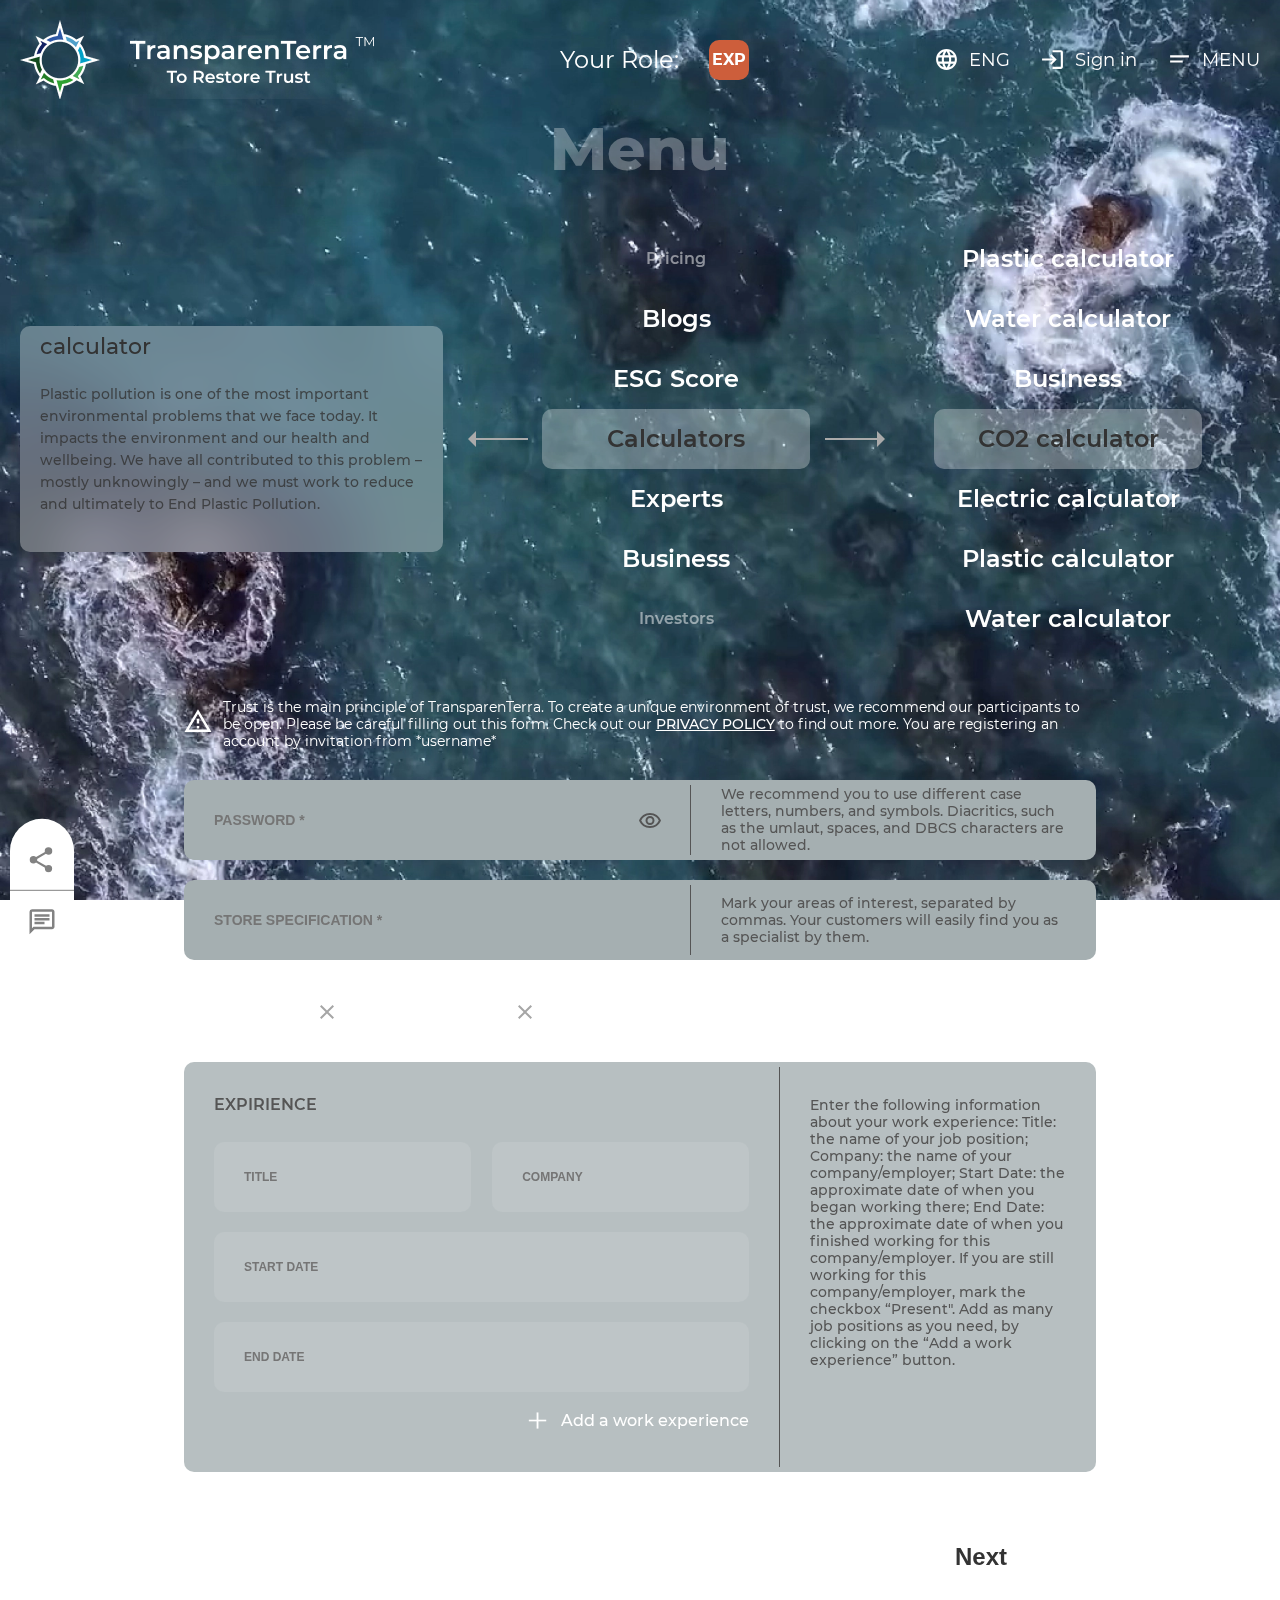
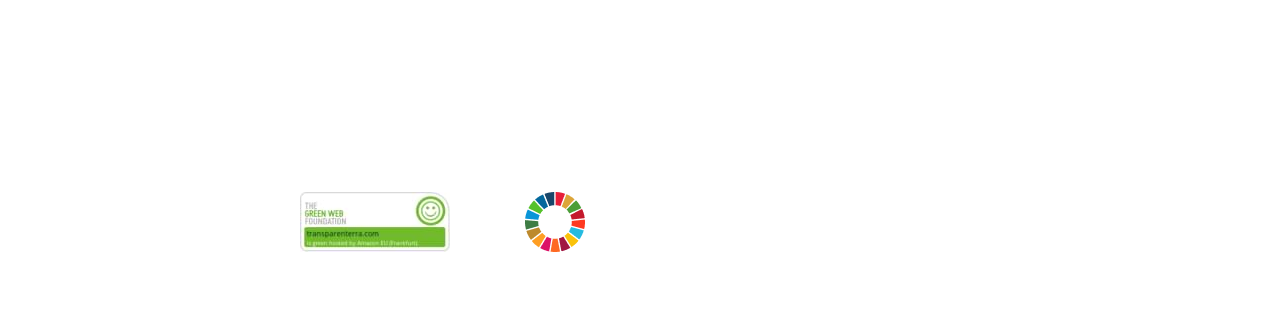
==== commit 74dff0b5: "Fix v2" ====
--- a/TerraCraft/index.html
+++ b/TerraCraft/index.html
@@ -1,6 +1,7 @@
 <!DOCTYPE html>
 
 <html dir="ltr">
+
 <head>
   <title>TerraCraft</title>
   <meta charset="utf-8">
@@ -14,37 +15,48 @@
 
 <body>
   <div class="wrapper">
+    <div class="backGround-video">
+      <video loop autoplay playsinline poster="./img/main-bg.webp" id="tape">
+        <source src="./img/inv-bg.mp4" type="video/mp4">
+      </video>
+    </div>
     <header class="header">
-    	<div class="_container">
-    		<div class="header__row">
-    			<div class="header__logo">
-    				<picture>
-    					<source srcset="img/logo-small.png" media="(max-width:768px)">
-    					<img src=" img/logo.png" alt="logo">
-    				</picture>
-    			</div>
-    			<div class="header__role">
-    				Your Role:
-    				<div class="select-header">
-    					<div class="select-header__title">a</div>
-    					<ul class="select-header__menu">
-    						<li class="select-header__option"><span>EXP</span>Expert</li>
-    						<li class="select-header__option"><span>INV</span>Investor</li>
-    						<li class="select-header__option"><span>BSN</span>Business</li>
-    						<li class="select-header__option"><span>USR</span>User</li>
-    					</ul>
-    				</div>
-    			</div>
-    			<div class="header__buttons">
-    				<img src="img/icons/net.svg" alt="net">
-    				<span>ENG</span>
-    				<img src="img/icons/logIn.svg" alt="logIn">
-    				<span>Sign in</span>
-    				<img src="img/icons/menu.svg" alt="menu">
-    				<span>MENU</span>
-    			</div>
-    		</div>
-    	</div>
+      <div class="_container">
+        <div class="header__row">
+          <div class="header__logo">
+            <picture>
+              <source srcset="img/logo-small.png" media="(max-width:768px)">
+              <img src=" img/logo.png" alt="logo">
+            </picture>
+          </div>
+          <div class="header__role">
+            Your Role:
+            <div class="select-header">
+              <div class="select-header__title">a</div>
+              <ul class="select-header__menu">
+                <li class="select-header__option"><span>EXP</span>Expert</li>
+                <li class="select-header__option"><span>INV</span>Investor</li>
+                <li class="select-header__option"><span>BSN</span>Business</li>
+                <li class="select-header__option"><span>USR</span>User</li>
+              </ul>
+            </div>
+          </div>
+          <div class="header__buttons">
+            <button class="header__button">
+              <img src="img/icons/net.svg" alt="net">
+              <span>ENG</span>
+            </button>
+            <button class="header__button">
+              <img src="img/icons/logIn.svg" alt="logIn">
+              <span>Sign in</span>
+            </button>
+            <button class="header__button">
+              <img src="img/icons/menu.svg" alt="menu">
+              <span>MENU</span>
+            </button>
+          </div>
+        </div>
+      </div>
     </header>
 
     <main class="content">
@@ -349,38 +361,6 @@
               <button class="buttons-main-form__button">Cancel</button>
               <button class="buttons-main-form__button" type="submit">Next</button>
             </div>
-
-            <div class="buttons-main-form__steps steps">
-              <div class="steps__block active">
-                <span>Step</span>
-                <div class="steps__step">
-                  1
-                </div>
-              </div>
-
-              <div class="steps__block">
-                <span>Step</span>
-                <div class="steps__step">
-                  2
-                </div>
-              </div>
-
-
-              <div class="steps__block">
-                <span>Step</span>
-                <div class="steps__step">
-                  3
-                </div>
-              </div>
-
-              <div class="steps__block">
-                <span>Step</span>
-                <div class="steps__step">
-                  4
-                </div>
-              </div>
-
-            </div>
           </div>
         </form>
       </section>
@@ -389,56 +369,56 @@
     </main>
 
     <footer class="footer">
-    	<div class="_container footer__container">
-    		<div class="footer__row">
-
-    			<div class="footer__column footer__column_1">
-    				<div class="footer__home">
-    					<img src="img/icons/home.svg" alt="house">
-    					HOME
-    				</div>
-
-    				<ul class="footer__list">
-    					<li><a href="">FAQ</a></li>
-    					<li><a href="">Contact Us</a></li>
-    					<li><a href="">Community Guideline</a></li>
-    					<li><a href="">Privacy Policy</a></li>
-    					<li><a href="">Terms of Service</a></li>
-    				</ul>
-
-    				<div class="footer__answers">
-    					<span>Calculator</span>
-    					<span>Solutions</span>
-    					<span>Offset certificates</span>
-    					<span>API</span>
-    				</div>
-
-    			</div>
-
-    			<div class="footer__column footer__column_2">
-    				<div class="footer__about about-footer">
-    					<div class="about-footer__title">
-    						Designed by: FCE GROUP AG <br>
-    						Platz 4, 6039 Root D4, Switzerland
-    					</div>
-    					<div class="about-footer__row">
-    						<img src="img/smile.jpg" alt="greenweb">
-    						<img src="img/palitre.png" alt="palitre">
-    					</div>
-    				</div>
-
-    				<div class="footer__links footer-links">
-    					<a href="#">Copyright © 2021</a>
-    					<div class="footer-links__social">
-    						<img src="img/social/inst.svg" alt="instagramm">
-    						<img src="img/social/facebook.svg" alt="facebook">
-    						<img src="img/social/twitter.svg" alt="twitter">
-    						<img src="img/social/in.svg" alt="in">
-    					</div>
-    				</div>
-    			</div>
-    		</div>
-    	</div>
+      <div class="_container footer__container">
+        <div class="footer__row">
+
+          <div class="footer__column footer__column_1">
+            <div class="footer__home">
+              <img src="img/icons/home.svg" alt="house">
+              HOME
+            </div>
+
+            <ul class="footer__list">
+              <li><a href="">FAQ</a></li>
+              <li><a href="">Contact Us</a></li>
+              <li><a href="">Community Guideline</a></li>
+              <li><a href="">Privacy Policy</a></li>
+              <li><a href="">Terms of Service</a></li>
+            </ul>
+
+            <div class="footer__answers">
+              <span>Calculator</span>
+              <span>Solutions</span>
+              <span>Offset certificates</span>
+              <span>API</span>
+            </div>
+
+          </div>
+
+          <div class="footer__column footer__column_2">
+            <div class="footer__about about-footer">
+              <div class="about-footer__title">
+                Designed by: FCE GROUP AG <br>
+                Platz 4, 6039 Root D4, Switzerland
+              </div>
+              <div class="about-footer__row">
+                <img src="img/smile.jpg" alt="greenweb">
+                <img src="img/palitre.png" alt="palitre">
+              </div>
+            </div>
+
+            <div class="footer__links footer-links">
+              <a href="#">Copyright © 2021</a>
+              <div class="footer-links__social">
+                <img src="img/social/inst.svg" alt="instagramm">
+                <img src="img/social/facebook.svg" alt="facebook">
+                <img src="img/social/twitter.svg" alt="twitter">
+                <img src="img/social/in.svg" alt="in">
+              </div>
+            </div>
+          </div>
+        </div>
+      </div>
     </footer>
     <div class="help">
       <div class="help__row">
@@ -454,7 +434,6 @@
 
   <script src='js/jquery-3.5.1.js'></script>
   <script src='js/splide.min.js'></script>
-
   <script src="js/script.min.js"></script>
 
 </body>
--- a/TerraCraft/css/style.min.css
+++ b/TerraCraft/css/style.min.css
@@ -208,15 +208,15 @@
   background-repeat: no-repeat;
   background-position: top;
   background-size: cover;
-  background-image: url("../img/main-bg.jpg");
+  /* background-image: url("../img/main-bg.jpg"); */
 }
 
 .webp .wrapper {
-  background-image: url("../img/main-bg.webp");
+  /* background-image: url("../img/main-bg.webp"); */
 }
 
 .avif .wrapper {
-  background-image: url("../img/main-bg.avif");
+  /* background-image: url("../img/main-bg.avif"); */
 }
 
 ._container {
@@ -733,9 +733,17 @@
   transition: all 0.2s;
   width: 30px;
   height: 30px;
-}
-
-.header__buttons img:hover {
+  cursor: pointer
+}
+.header__button {
+  background-color: transparent;
+  display:flex;
+  align-items: center;
+}
+.header__button:not(:last-child) {
+  margin-right: 30px;
+}
+.header__button:hover img {
   -webkit-transform: scale(1.11);
       -ms-transform: scale(1.11);
           transform: scale(1.11);
@@ -745,10 +753,6 @@
   font-family: "Montserrat";
   font-size: 18px;
   color: #fff;
-}
-
-.header__buttons span:not(:last-child) {
-  margin-right: 30px;
 }
 
 .footer__home {
@@ -777,6 +781,7 @@
           backdrop-filter: blur(15px);
   border-radius: 10px;
   color: #fff;
+  cursor: pointer;
 }
 
 .footer__answers span:hover {
@@ -1112,6 +1117,8 @@
   -webkit-transition: all 0.1s;
   -o-transition: all 0.1s;
   transition: all 0.1s;
+  cursor: pointer;
+
 }
 
 .main-form__tags img:hover {
@@ -1137,12 +1144,17 @@
   padding: 0 48px;
   border-radius: 10px;
   display: block;
+  transition: 0.1s;
 }
 
 .buttons-main-form button:first-child {
   color: #fff;
   background-color: transparent;
   border: 1px solid rgba(255, 255, 255, 0.7);
+}
+
+.buttons-main-form button:first-child:hover {
+  background-color: rgba(255, 0, 0, .3);
 }
 
 .buttons-main-form button[type="submit"] {
@@ -1204,60 +1216,16 @@
 
 .help {
   background-color: #fff;
-}
-
-.help__img img:hover {
+  cursor:pointer
+}
+
+.help__img:hover img{
   -webkit-transform: scale(113%);
       -ms-transform: scale(113%);
           transform: scale(113%);
 }
 
-.steps {
-  display: -webkit-box;
-  display: -ms-flexbox;
-  display: flex;
-  -webkit-box-orient: vertical;
-  -webkit-box-direction: normal;
-      -ms-flex-flow: column;
-          flex-flow: column;
-  -webkit-box-align: end;
-      -ms-flex-align: end;
-          align-items: flex-end;
-}
-
-.steps__block {
-  -webkit-box-align: center;
-      -ms-flex-align: center;
-          align-items: center;
-  display: -webkit-box;
-  display: -ms-flexbox;
-  display: flex;
-}
-
-.steps__block span {
-  display: none;
-  margin-right: 10px;
-  font-weight: 500;
-  font-size: 18px;
-  color: #fff;
-}
-
-.steps__step {
-  display: -webkit-box;
-  display: -ms-flexbox;
-  display: flex;
-  -webkit-box-pack: center;
-      -ms-flex-pack: center;
-          justify-content: center;
-  -webkit-box-align: center;
-      -ms-flex-align: center;
-          align-items: center;
-  background: rgba(255, 255, 255, 0.7);
-  -webkit-transition: all 0.1s;
-  -o-transition: all 0.1s;
-  transition: all 0.1s;
-  text-indent: -999999px;
-}
+
 
 .someItem {
   display: -webkit-box;
@@ -1377,6 +1345,7 @@
     text-align: center;
     font-size: 15px;
     margin-bottom: 20px;
+    cursor: pointer;
   }
 
   .footer__home img {
@@ -1392,6 +1361,7 @@
        -moz-columns: 2;
             columns: 2;
     margin-bottom: 20px;
+    text-align: center;
   }
 
   .footer__list li {
@@ -1599,6 +1569,8 @@
     margin-bottom: 20px;
   }
 
+ 
+
   .expience-block {
     margin-bottom: 45px;
   }
@@ -1657,24 +1629,6 @@
     padding: 15px 0;
   }
 
-  .steps__block {
-    margin-bottom: 20px;
-  }
-
-  .steps__step {
-    width: 10px;
-    height: 10px;
-  }
-
-  .steps__block.active .steps__step {
-    text-indent: 0;
-    width: 25px;
-    height: 25px;
-  }
-
-  .steps__step:not(:last-child) {
-    margin-bottom: 20px;
-  }
 }
 
 @media (min-width: 768px) {
@@ -1729,7 +1683,7 @@
     margin-bottom: 25px;
   }
 
-  .footer__home img:hover {
+  .footer__home:hover img {
     -webkit-transform: scale(1.2);
         -ms-transform: scale(1.2);
             transform: scale(1.2);
@@ -2017,6 +1971,7 @@
   }
 }
 
+
 @media (min-width: 1200px) {
   .pagename {
     margin-bottom: 50px;
@@ -2033,6 +1988,7 @@
     height: 40px;
     font-size: 16px;
     margin-left: 30px;
+    cursor:pointer;
   }
 
   .header .select-header__option {
@@ -2193,6 +2149,7 @@
 
   .expience-block__add {
     font-size: 16px;
+    cursor: pointer;
   }
 
   .expience-block__add img {
@@ -2216,7 +2173,6 @@
     display: inline-block;
     top: 50%;
     left: 10px;
-    padding: 9.9px 0;
     border-radius: 50px;
     position: absolute;
     -webkit-transform: translateY(-100%);
@@ -2224,40 +2180,18 @@
             transform: translateY(-100%);
   }
 
-  .help__img {
-    padding: 17.6px 18.75px;
+  .help__img:nth-child(1) {
+    padding: calc(17.6px + 9.9px) 18.75px 17.6px 18.75px;
+  }
+  .help__img:nth-child(2) {
+    padding: 17.6px 18.75px calc(17.6px + 9.9px) 18.75px;
   }
 
   .help__img:first-child {
     border-bottom: 1px solid #828282;
   }
 
-  .steps {
-    position: absolute;
-    bottom: -20px;
-    right: -41px;
-    -webkit-transform: translateX(100%);
-        -ms-transform: translateX(100%);
-            transform: translateX(100%);
-    width: 77px;
-  }
-
-  .steps__block {
-    margin-bottom: 32px;
-  }
-
-  .steps__step {
-    width: 20px;
-    height: 20px;
-  }
-
-  .steps__step:not(:last-child) {
-    margin-bottom: 23px;
-  }
-
-  .steps__block.active span {
-    display: block;
-  }
+  
 }
 
 @media (min-width: 1500px) {
@@ -2287,6 +2221,7 @@
 
   .footer__list {
     margin-right: 54px;
+    max-width: 156px;
   }
 
   .footer__answers {
@@ -2391,10 +2326,6 @@
 
   .footer-links__social img:not(:last-child) {
     margin: 0 20px 0 0;
-  }
-
-  .steps {
-    right: -222px;
   }
 }
 
@@ -2497,6 +2428,7 @@
             align-items: center;
     margin: 0 auto;
   }
+  
 }
 
 @media (max-width: 836px) {
@@ -2648,4 +2580,24 @@
     right: 20px;
     bottom: 22px;
   }
+}
+
+.backGround-video{
+  position: fixed;
+  width: 100vw;
+  height: 100vh;
+  background-color: rgba(0, 0, 0, 0.35);
+  z-index: -1;
+}
+
+#tape {
+  position: absolute;
+  top: 0;
+  left: 0;
+  width: 100%;
+  height: 100%;
+  min-width: 100%;
+  min-height: 100%;
+  -o-object-fit: cover;
+  object-fit: cover;
 }